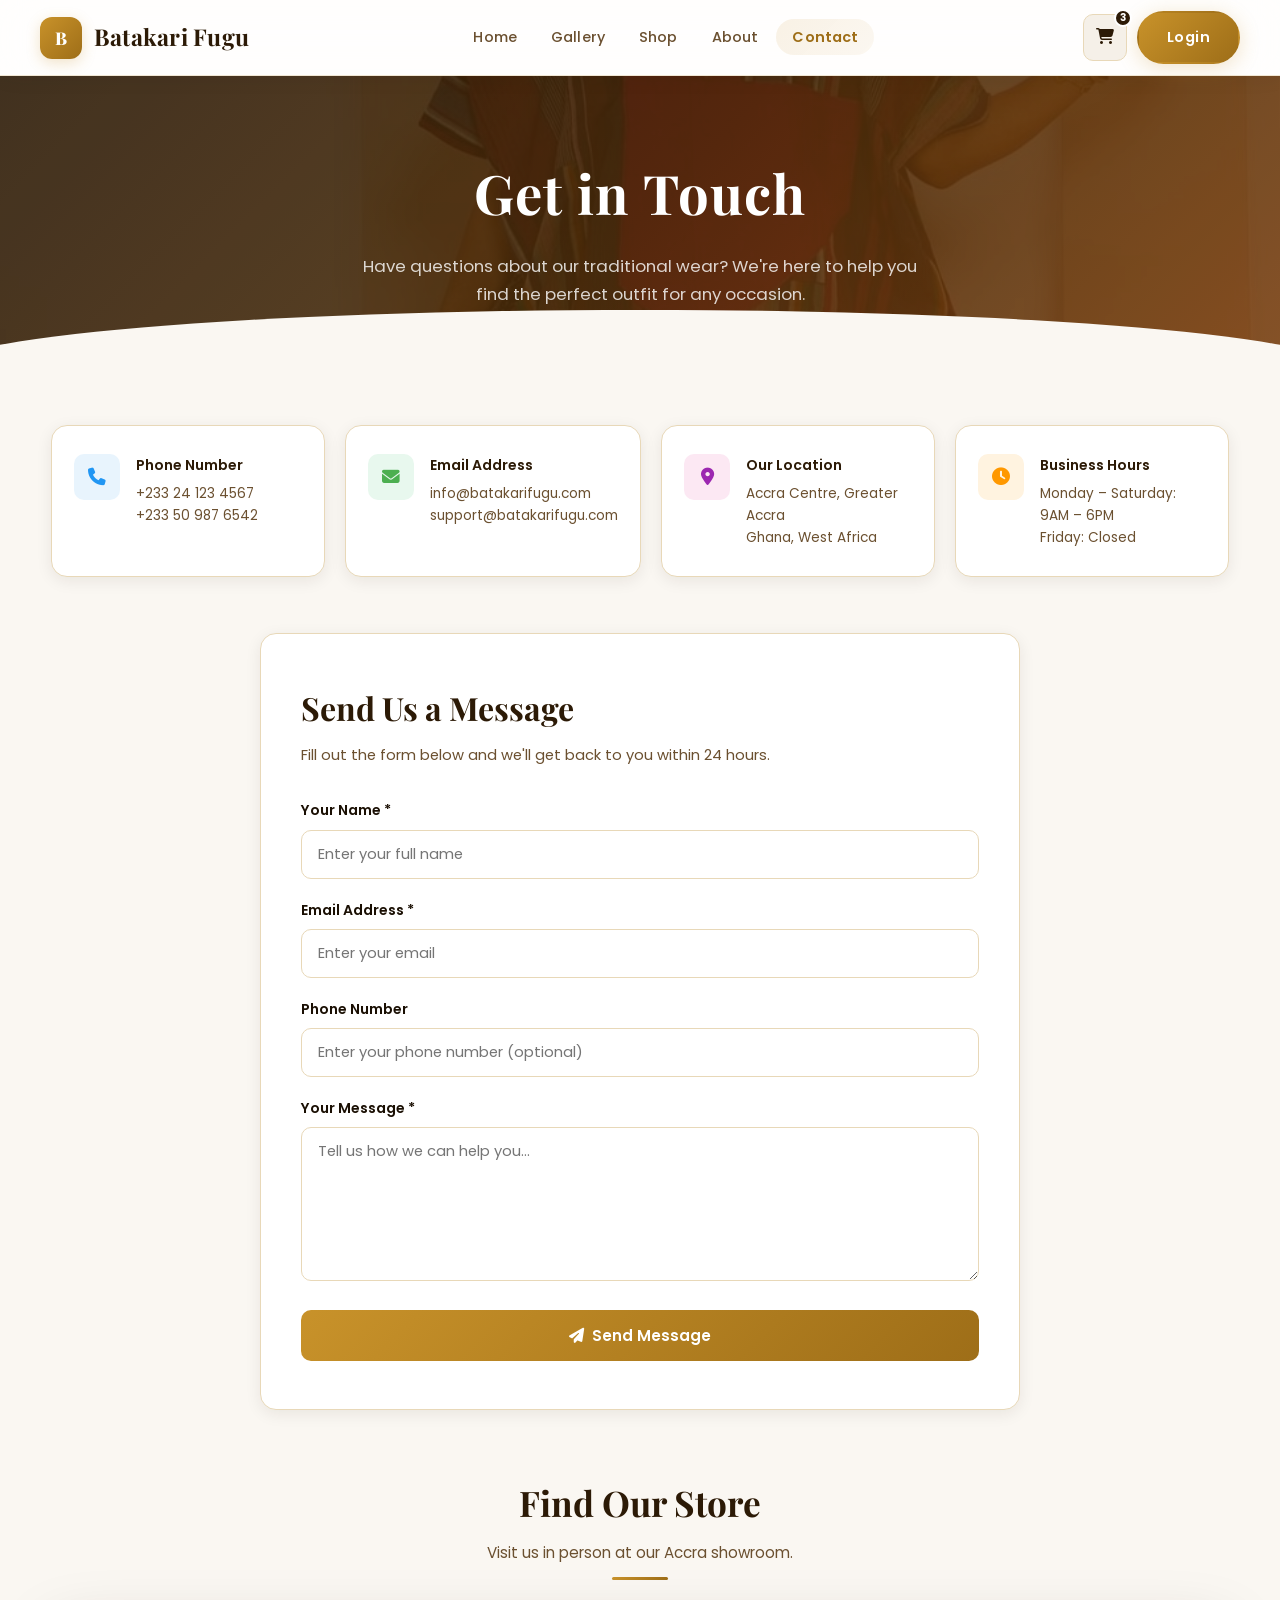
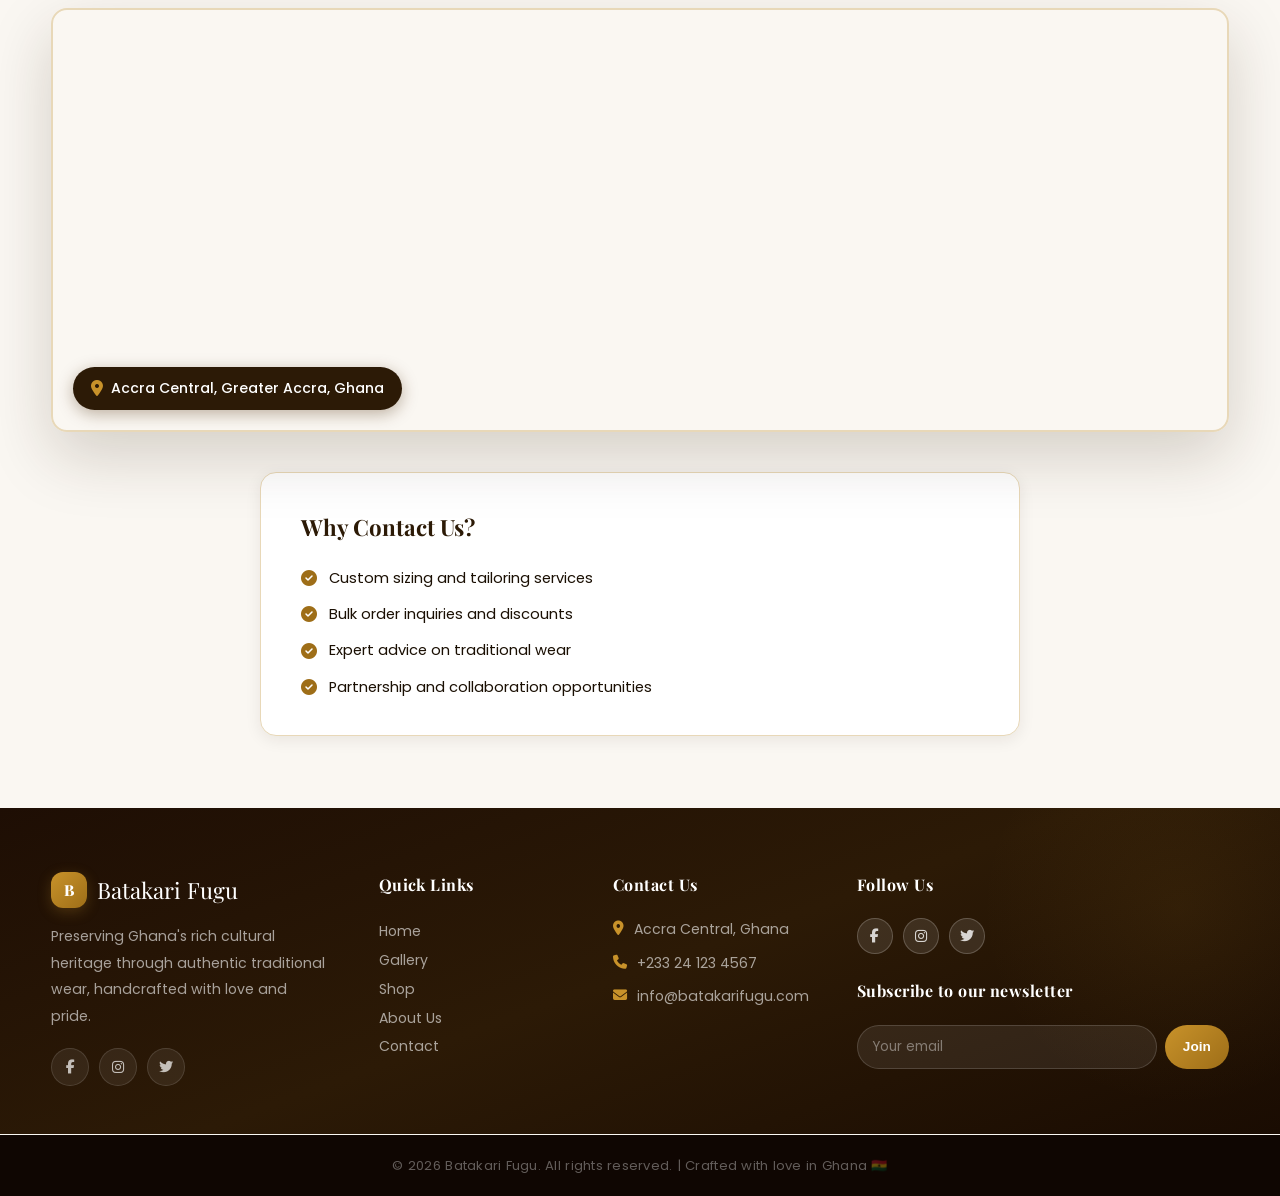
==== batakari-website/contact.html @ 69c871c6 "Initial commit" ====
<!DOCTYPE html>
<html lang="en">
<head>
  <meta charset="UTF-8" />
  <meta name="viewport" content="width=device-width, initial-scale=1.0" />
  <title>Batakari Fugu | Contact Us</title>
  <meta name="description" content="Get in touch with Batakari Fugu. We'd love to hear from you." />
  <link rel="stylesheet" href="css/global.css" />
  <link rel="stylesheet" href="css/contact.css" />
  <link rel="stylesheet" href="https://cdnjs.cloudflare.com/ajax/libs/font-awesome/6.5.0/css/all.min.css" />
  <link href="https://fonts.googleapis.com/css2?family=Playfair+Display:ital,wght@0,500;0,700;1,500&family=Poppins:wght@300;400;500;600&display=swap" rel="stylesheet" />
</head>
<body>

  <!-- NAVBAR -->
  <nav class="navbar">
    <a href="index.html" class="brand">
      <span class="brand-icon">B</span>
      <span class="brand-text">Batakari Fugu</span>
    </a>
    <ul class="nav-menu" id="navMenu">
      <li><a href="index.html">Home</a></li>
      <li><a href="gallery.html">Gallery</a></li>
      <li><a href="shop.html">Shop</a></li>
      <li><a href="about.html">About</a></li>
      <li><a href="contact.html" class="active">Contact</a></li>
    </ul>
    <div class="header-actions">
      <a href="#" class="icon-btn" aria-label="Shopping cart">
        <i class="fa fa-shopping-cart"></i>
        <span class="badge">3</span>
      </a>
      <a href="login.html" class="btn-solid">Login</a>
    </div>
    <button class="mobile-toggle" id="mobileToggle" aria-label="Toggle navigation">
      <i class="fa fa-bars"></i>
    </button>
  </nav>

  <!-- PAGE HERO -->
  <div class="page-hero">
    <div class="page-hero-content container">
      <h1>Get in Touch</h1>
      <p>Have questions about our traditional wear? We're here to help you find the perfect outfit for any occasion.</p>
    </div>
  </div>

  <main>

    <!-- CONTACT INFO CARDS -->
    <section class="contact-cards-section container">
      <div class="contact-cards-grid">
        <div class="contact-card">
          <div class="contact-card-icon phone">
            <i class="fa fa-phone"></i>
          </div>
          <div class="contact-card-body">
            <h4>Phone Number</h4>
            <p>+233 24 123 4567</p>
            <p>+233 50 987 6542</p>
          </div>
        </div>
        <div class="contact-card">
          <div class="contact-card-icon email">
            <i class="fa fa-envelope"></i>
          </div>
          <div class="contact-card-body">
            <h4>Email Address</h4>
            <p>info@batakarifugu.com</p>
            <p>support@batakarifugu.com</p>
          </div>
        </div>
        <div class="contact-card">
          <div class="contact-card-icon location">
            <i class="fa fa-map-marker-alt"></i>
          </div>
          <div class="contact-card-body">
            <h4>Our Location</h4>
            <p>Accra Centre, Greater Accra</p>
            <p>Ghana, West Africa</p>
          </div>
        </div>
        <div class="contact-card">
          <div class="contact-card-icon hours">
            <i class="fa fa-clock"></i>
          </div>
          <div class="contact-card-body">
            <h4>Business Hours</h4>
            <p>Monday – Saturday: 9AM – 6PM</p>
            <p>Friday: Closed</p>
          </div>
        </div>
      </div>
    </section>

    <!-- SEND MESSAGE FORM -->
    <section class="send-message-section container">
      <div class="send-message-inner">
        <div class="send-message-header">
          <h2>Send Us a Message</h2>
          <p>Fill out the form below and we'll get back to you within 24 hours.</p>
        </div>
        <form action="#" method="post" class="contact-form">
          <div class="form-group">
            <label for="fullName">Your Name *</label>
            <input type="text" id="fullName" name="fullName" placeholder="Enter your full name" required />
          </div>
          <div class="form-group">
            <label for="email">Email Address *</label>
            <input type="email" id="email" name="email" placeholder="Enter your email" required />
          </div>
          <div class="form-group">
            <label for="phone">Phone Number</label>
            <input type="tel" id="phone" name="phone" placeholder="Enter your phone number (optional)" />
          </div>
          <div class="form-group">
            <label for="message">Your Message *</label>
            <textarea id="message" name="message" rows="6" placeholder="Tell us how we can help you..." required></textarea>
          </div>
          <button type="submit" class="contact-submit">
            <i class="fa fa-paper-plane"></i> Send Message
          </button>
        </form>
      </div>
    </section>

    <!-- LIVE MAP -->
    <section class="map-section container">
      <div class="map-header">
        <h2>Find Our Store</h2>
        <p>Visit us in person at our Accra showroom.</p>
        <div class="title-line"></div>
      </div>
      <div class="map-wrapper">
        <iframe
          src="https://www.google.com/maps/embed?pb=!1m18!1m12!1m3!1d3970.9523!2d-0.1969!3d5.5502!2m3!1f0!2f0!3f0!3m2!1i1024!2i768!4f13.1!3m3!1m2!1s0xfdf9084b2d34a333%3A0xb7a8e5b6a7b8c9d0!2sAccra%20Central%2C%20Accra%2C%20Ghana!5e0!3m2!1sen!2sgh!4v1700000000000"
          width="100%"
          height="420"
          style="border:0;"
          allowfullscreen=""
          loading="lazy"
          referrerpolicy="no-referrer-when-downgrade"
          title="Batakari Fugu Store Location - Accra Central, Ghana"
        ></iframe>
        <div class="map-overlay-badge">
          <i class="fa fa-map-marker-alt"></i>
          <span>Accra Central, Greater Accra, Ghana</span>
        </div>
      </div>
    </section>

    <!-- WHY CONTACT US -->
    <section class="why-contact-section container">
      <div class="why-contact-inner">
        <h3>Why Contact Us?</h3>
        <ul class="why-list">
          <li><i class="fa fa-check-circle"></i> Custom sizing and tailoring services</li>
          <li><i class="fa fa-check-circle"></i> Bulk order inquiries and discounts</li>
          <li><i class="fa fa-check-circle"></i> Expert advice on traditional wear</li>
          <li><i class="fa fa-check-circle"></i> Partnership and collaboration opportunities</li>
        </ul>
      </div>
    </section>

  </main>

  <!-- FOOTER -->
  <footer class="site-footer">
    <div class="footer-top">
      <div class="footer-inner">
        <div class="footer-col">
          <div class="footer-brand-name">
            <span class="brand-icon">B</span>
            Batakari Fugu
          </div>
          <p>Preserving Ghana's rich cultural heritage through authentic traditional wear, handcrafted with love and pride.</p>
          <div class="social-icons">
            <a href="#" aria-label="Facebook"><i class="fab fa-facebook-f"></i></a>
            <a href="#" aria-label="Instagram"><i class="fab fa-instagram"></i></a>
            <a href="#" aria-label="Twitter"><i class="fab fa-twitter"></i></a>
          </div>
        </div>
        <div class="footer-col">
          <h4>Quick Links</h4>
          <ul>
            <li><a href="index.html">Home</a></li>
            <li><a href="gallery.html">Gallery</a></li>
            <li><a href="shop.html">Shop</a></li>
            <li><a href="about.html">About Us</a></li>
            <li><a href="contact.html">Contact</a></li>
          </ul>
        </div>
        <div class="footer-col">
          <h4>Contact Us</h4>
          <div class="contact-item"><i class="fa fa-map-marker-alt"></i> Accra Central, Ghana</div>
          <div class="contact-item"><i class="fa fa-phone"></i> +233 24 123 4567</div>
          <div class="contact-item"><i class="fa fa-envelope"></i> info@batakarifugu.com</div>
        </div>
        <div class="footer-col">
          <h4>Follow Us</h4>
          <div class="footer-social-row">
            <a href="#" aria-label="Facebook"><i class="fab fa-facebook-f"></i></a>
            <a href="#" aria-label="Instagram"><i class="fab fa-instagram"></i></a>
            <a href="#" aria-label="Twitter"><i class="fab fa-twitter"></i></a>
          </div>
          <h4 style="margin-top:24px;">Subscribe to our newsletter</h4>
          <div class="newsletter-form">
            <input type="email" placeholder="Your email" aria-label="Newsletter email" />
            <button type="button">Join</button>
          </div>
        </div>
      </div>
    </div>
    <hr class="footer-divider" />
    <div class="footer-bottom">
      © 2026 Batakari Fugu. All rights reserved. | Crafted with love in Ghana 🇬🇭
    </div>
  </footer>

  <script>
    const toggle = document.getElementById('mobileToggle');
    const menu = document.getElementById('navMenu');
    toggle.addEventListener('click', () => menu.classList.toggle('open'));
    const navbar = document.querySelector('.navbar');
    window.addEventListener('scroll', () => { navbar.classList.toggle('scrolled', window.scrollY > 40); });
    const obs = new IntersectionObserver((e) => { e.forEach(x => { if (x.isIntersecting) x.target.classList.add('visible'); }); }, { threshold: 0.12 });
    document.querySelectorAll('.reveal, .reveal-left, .reveal-right').forEach(el => obs.observe(el));
  </script>
</body>
</html>
---- batakari-website/css/global.css ----
/* ===== GLOBAL — Modern Redesign 2026 ===== */
*, *::before, *::after { box-sizing: border-box; margin: 0; padding: 0; }

:root {
  --bg: #faf7f2;
  --surface: #ffffff;
  --surface-2: #f5f0e8;
  --primary: #2c1a06;
  --primary-light: #4a2c0a;
  --accent: #c8922a;
  --accent-dark: #9e6e18;
  --accent-light: #f5d98a;
  --accent-glow: rgba(200,146,42,0.25);
  --text: #1a0f03;
  --muted: #6b5030;
  --muted-light: #a08060;
  --border: #e8d8b8;
  --border-light: #f2ead8;
  --shadow-xs: 0 1px 4px rgba(44,26,6,0.06);
  --shadow-sm: 0 4px 16px rgba(44,26,6,0.08);
  --shadow: 0 8px 32px rgba(44,26,6,0.12);
  --shadow-lg: 0 24px 64px rgba(44,26,6,0.18);
  --shadow-xl: 0 40px 80px rgba(44,26,6,0.22);
  --radius-xs: 6px;
  --radius-sm: 10px;
  --radius: 16px;
  --radius-lg: 24px;
  --radius-xl: 32px;
  --max-width: 1200px;
  --transition: 0.3s cubic-bezier(0.4,0,0.2,1);
  --transition-slow: 0.5s cubic-bezier(0.4,0,0.2,1);
}

html { scroll-behavior: smooth; }

body {
  font-family: 'Poppins', sans-serif;
  color: var(--text);
  background: var(--bg);
  line-height: 1.65;
  font-size: 16px;
  -webkit-font-smoothing: antialiased;
  overflow-x: hidden;
}

a { color: var(--primary); text-decoration: none; transition: color var(--transition); }
img { display: block; max-width: 100%; }
ul { list-style: none; }

.container {
  width: min(var(--max-width), 92%);
  margin: 0 auto;
}

/* ===== SCROLL ANIMATIONS ===== */
.reveal {
  opacity: 0;
  transform: translateY(32px);
  transition: opacity 0.7s ease, transform 0.7s ease;
}
.reveal.visible {
  opacity: 1;
  transform: translateY(0);
}
.reveal-left {
  opacity: 0;
  transform: translateX(-32px);
  transition: opacity 0.7s ease, transform 0.7s ease;
}
.reveal-left.visible { opacity: 1; transform: translateX(0); }
.reveal-right {
  opacity: 0;
  transform: translateX(32px);
  transition: opacity 0.7s ease, transform 0.7s ease;
}
.reveal-right.visible { opacity: 1; transform: translateX(0); }

/* ===== NAVBAR ===== */
.navbar {
  display: flex;
  align-items: center;
  justify-content: space-between;
  padding: 0 40px;
  height: 76px;
  background: rgba(255,255,255,0.85);
  backdrop-filter: blur(20px);
  -webkit-backdrop-filter: blur(20px);
  border-bottom: 1px solid rgba(232,216,184,0.6);
  box-shadow: 0 2px 20px rgba(44,26,6,0.06);
  position: sticky;
  top: 0;
  z-index: 1000;
  transition: all var(--transition);
}
.navbar.scrolled {
  background: rgba(255,255,255,0.97);
  box-shadow: 0 4px 24px rgba(44,26,6,0.1);
}

.brand {
  display: inline-flex;
  align-items: center;
  gap: 12px;
  font-family: 'Playfair Display', serif;
  font-size: 1.45rem;
  color: var(--primary);
  font-weight: 700;
  letter-spacing: 0.01em;
}
.brand-icon {
  width: 42px; height: 42px;
  background: linear-gradient(135deg, var(--accent), var(--accent-dark));
  color: #fff;
  border-radius: 12px;
  display: inline-flex;
  align-items: center;
  justify-content: center;
  font-weight: 800;
  font-size: 1.1rem;
  box-shadow: 0 4px 14px var(--accent-glow);
  transition: transform var(--transition), box-shadow var(--transition);
}
.brand:hover .brand-icon {
  transform: rotate(-5deg) scale(1.08);
  box-shadow: 0 6px 20px var(--accent-glow);
}

.nav-menu { display: flex; gap: 2px; align-items: center; }
.nav-menu a {
  color: var(--muted);
  font-weight: 500;
  font-size: 0.9rem;
  padding: 8px 16px;
  border-radius: 30px;
  transition: all var(--transition);
  letter-spacing: 0.01em;
  position: relative;
}
.nav-menu a:hover { color: var(--primary); background: var(--surface-2); }
.nav-menu a.active {
  color: var(--accent-dark);
  background: linear-gradient(135deg, rgba(200,146,42,0.12), rgba(200,146,42,0.06));
  font-weight: 600;
}

.header-actions { display: flex; align-items: center; gap: 10px; }
.icon-btn {
  position: relative;
  background: var(--surface-2);
  color: var(--primary);
  border: 1.5px solid var(--border);
  border-radius: var(--radius-sm);
  padding: 9px 12px;
  transition: all var(--transition);
  font-size: 1rem;
  cursor: pointer;
}
.icon-btn:hover { background: var(--accent); color: #fff; border-color: var(--accent); transform: translateY(-1px); }
.icon-btn .badge {
  position: absolute;
  top: -6px; right: -6px;
  width: 18px; height: 18px;
  border-radius: 50%;
  background: var(--primary);
  color: #fff;
  font-size: 0.62rem;
  font-weight: 700;
  display: inline-flex;
  align-items: center;
  justify-content: center;
  border: 2px solid #fff;
}
.mobile-toggle {
  display: none;
  background: none;
  border: none;
  font-size: 1.4rem;
  color: var(--primary);
  cursor: pointer;
  padding: 6px;
}

/* ===== BUTTONS ===== */
.btn, .btn-solid {
  display: inline-flex;
  align-items: center;
  justify-content: center;
  gap: 8px;
  border-radius: 30px;
  padding: 13px 28px;
  font-weight: 600;
  font-size: 0.9rem;
  border: 2px solid transparent;
  cursor: pointer;
  transition: all var(--transition);
  letter-spacing: 0.03em;
  white-space: nowrap;
  font-family: 'Poppins', sans-serif;
  background: linear-gradient(135deg, var(--accent), var(--accent-dark));
  color: #fff;
  box-shadow: 0 4px 20px var(--accent-glow);
}
.btn:hover, .btn-solid:hover {
  transform: translateY(-3px);
  box-shadow: 0 10px 32px var(--accent-glow);
  background: linear-gradient(135deg, #d9a030, var(--accent-dark));
  color: #fff;
}
.btn-outline {
  display: inline-flex;
  align-items: center;
  justify-content: center;
  gap: 8px;
  border-radius: 30px;
  padding: 13px 28px;
  font-weight: 600;
  font-size: 0.9rem;
  cursor: pointer;
  transition: all var(--transition);
  letter-spacing: 0.03em;
  white-space: nowrap;
  font-family: 'Poppins', sans-serif;
  background: transparent;
  color: #fff;
  border: 2px solid rgba(255,255,255,0.7);
  backdrop-filter: blur(8px);
}
.btn-outline:hover {
  background: #fff;
  color: var(--primary);
  border-color: #fff;
  transform: translateY(-3px);
}
.btn-secondary {
  display: inline-flex;
  align-items: center;
  justify-content: center;
  gap: 8px;
  border-radius: 30px;
  padding: 13px 28px;
  font-weight: 600;
  font-size: 0.9rem;
  cursor: pointer;
  transition: all var(--transition);
  letter-spacing: 0.03em;
  white-space: nowrap;
  font-family: 'Poppins', sans-serif;
  background: transparent;
  color: var(--primary);
  border: 2px solid var(--border);
}
.btn-secondary:hover {
  background: var(--primary);
  color: #fff;
  border-color: var(--primary);
  transform: translateY(-3px);
}

/* ===== PAGE HERO ===== */
.page-hero {
  background: linear-gradient(135deg, var(--primary) 0%, var(--primary-light) 50%, #7a4010 100%);
  padding: 72px 0 60px;
  text-align: center;
  position: relative;
  overflow: hidden;
}
.page-hero::before {
  content: '';
  position: absolute;
  inset: 0;
  background: url('../images/b6abb5f51446db31119280c789416b36.jpg') center/cover no-repeat;
  opacity: 0.1;
}
.page-hero::after {
  content: '';
  position: absolute;
  bottom: -1px; left: 0; right: 0;
  height: 60px;
  background: var(--bg);
  clip-path: ellipse(55% 100% at 50% 100%);
}
.page-hero-content { position: relative; z-index: 1; }
.page-hero h1 {
  font-family: 'Playfair Display', serif;
  font-size: clamp(2.2rem, 5vw, 3.4rem);
  color: #fff;
  margin-bottom: 14px;
  letter-spacing: 0.02em;
}
.page-hero p {
  color: rgba(255,255,255,0.8);
  font-size: 1.05rem;
  max-width: 560px;
  margin: 0 auto;
  line-height: 1.7;
}

/* ===== SECTION TITLES ===== */
.section-title { text-align: center; margin-bottom: 56px; }
.section-title .eyebrow-tag {
  display: inline-flex;
  align-items: center;
  gap: 6px;
  background: linear-gradient(135deg, rgba(200,146,42,0.12), rgba(200,146,42,0.06));
  border: 1px solid rgba(200,146,42,0.3);
  color: var(--accent-dark);
  font-size: 0.75rem;
  font-weight: 700;
  padding: 5px 14px;
  border-radius: 20px;
  letter-spacing: 0.08em;
  text-transform: uppercase;
  margin-bottom: 14px;
}
.section-title h2 {
  font-family: 'Playfair Display', serif;
  font-size: clamp(1.9rem, 3.5vw, 2.6rem);
  color: var(--primary);
  margin-bottom: 14px;
  letter-spacing: 0.01em;
  line-height: 1.2;
}
.section-title p { color: var(--muted); font-size: 1rem; max-width: 540px; margin: 0 auto; line-height: 1.7; }
.section-title .title-line {
  width: 48px; height: 3px;
  background: linear-gradient(90deg, var(--accent), var(--accent-light));
  border-radius: 2px;
  margin: 16px auto 0;
}

/* ===== PRODUCT CARDS ===== */
.product-card {
  background: var(--surface);
  border-radius: var(--radius-lg);
  box-shadow: var(--shadow-sm);
  overflow: hidden;
  transition: transform var(--transition), box-shadow var(--transition);
  border: 1px solid var(--border-light);
}
.product-card:hover {
  transform: translateY(-8px);
  box-shadow: var(--shadow-lg);
}
.product-card .card-img-wrap {
  position: relative;
  overflow: hidden;
  height: 260px;
}
.product-card .card-img-wrap img {
  width: 100%; height: 100%;
  object-fit: cover;
  transition: transform 0.6s ease;
  display: block;
}
.product-card:hover .card-img-wrap img { transform: scale(1.08); }
.product-card .card-img-overlay {
  position: absolute;
  inset: 0;
  background: linear-gradient(to top, rgba(20,8,0,0.9) 0%, rgba(20,8,0,0.1) 50%, transparent 100%);
  opacity: 0;
  transition: opacity var(--transition);
  display: flex;
  flex-direction: column;
  justify-content: flex-end;
  padding: 20px;
}
.product-card:hover .card-img-overlay { opacity: 1; }
.card-img-overlay .overlay-badge {
  color: var(--accent-light);
  font-size: 0.7rem;
  font-weight: 700;
  letter-spacing: 0.1em;
  text-transform: uppercase;
  margin-bottom: 5px;
  transform: translateY(10px);
  transition: transform var(--transition);
}
.card-img-overlay .overlay-title {
  color: #fff;
  font-size: 1rem;
  font-weight: 700;
  margin-bottom: 5px;
  transform: translateY(10px);
  transition: transform var(--transition) 0.04s;
}
.card-img-overlay .overlay-desc {
  color: rgba(255,255,255,0.72);
  font-size: 0.8rem;
  line-height: 1.5;
  transform: translateY(10px);
  transition: transform var(--transition) 0.08s;
}
.product-card:hover .card-img-overlay .overlay-badge,
.product-card:hover .card-img-overlay .overlay-title,
.product-card:hover .card-img-overlay .overlay-desc { transform: translateY(0); }

.card-content { padding: 20px; }
.card-content h3 { font-size: 1rem; color: var(--primary); margin-bottom: 6px; font-weight: 600; }
.card-content p { color: var(--muted); font-size: 0.87rem; line-height: 1.55; }
.card-footer {
  display: flex;
  justify-content: space-between;
  align-items: center;
  margin-top: 14px;
  padding-top: 14px;
  border-top: 1px solid var(--border-light);
}
.card-footer .price { color: var(--accent-dark); font-weight: 700; font-size: 1.15rem; }
.card-footer .rating { color: var(--accent); font-size: 0.85rem; }
.card-badge {
  display: inline-block;
  background: linear-gradient(135deg, var(--accent), var(--accent-dark));
  color: #fff;
  font-size: 0.68rem;
  font-weight: 700;
  padding: 3px 10px;
  border-radius: 20px;
  margin-bottom: 8px;
  letter-spacing: 0.06em;
  text-transform: uppercase;
}

/* ===== FORMS ===== */
.form-group { margin-bottom: 20px; }
.form-group label { display: block; margin-bottom: 7px; font-weight: 600; font-size: 0.88rem; color: var(--text); }
.form-group input,
.form-group textarea,
.form-group select {
  width: 100%;
  padding: 13px 16px;
  border: 1.5px solid var(--border);
  border-radius: var(--radius-sm);
  background: var(--surface);
  font-family: 'Poppins', sans-serif;
  font-size: 0.92rem;
  color: var(--text);
  transition: border-color var(--transition), box-shadow var(--transition);
}
.form-group input:focus,
.form-group textarea:focus,
.form-group select:focus {
  outline: none;
  border-color: var(--accent);
  box-shadow: 0 0 0 4px rgba(200,146,42,0.12);
  background: #fff;
}
.form-group textarea { resize: vertical; min-height: 120px; }

/* ===== FOOTER ===== */
.site-footer { margin-top: 0; }
.footer-top {
  background: linear-gradient(160deg, #1e0e04 0%, #2c1a06 50%, #1a0c02 100%);
  padding: 64px 0 48px;
  position: relative;
  overflow: hidden;
}
.footer-top::before {
  content: '';
  position: absolute;
  top: -100px; right: -100px;
  width: 400px; height: 400px;
  background: radial-gradient(circle, rgba(200,146,42,0.08) 0%, transparent 70%);
  border-radius: 50%;
}
.footer-inner {
  display: grid;
  grid-template-columns: 1.5fr 1fr 1fr 1.2fr;
  gap: 48px;
  width: min(var(--max-width), 92%);
  margin: 0 auto;
  position: relative;
}
.footer-col h4 {
  font-family: 'Playfair Display', serif;
  color: #fff;
  font-size: 1rem;
  margin-bottom: 20px;
  letter-spacing: 0.03em;
}
.footer-col p, .footer-col a, .footer-col li {
  color: rgba(255,255,255,0.6);
  font-size: 0.88rem;
  line-height: 1.9;
}
.footer-col a:hover { color: var(--accent-light); }
.footer-col ul li { margin-bottom: 2px; }
.footer-col .contact-item {
  display: flex;
  align-items: flex-start;
  gap: 10px;
  margin-bottom: 10px;
  color: rgba(255,255,255,0.6);
  font-size: 0.88rem;
}
.footer-col .contact-item i { color: var(--accent); margin-top: 3px; flex-shrink: 0; }
.footer-brand-name {
  font-family: 'Playfair Display', serif;
  font-size: 1.4rem;
  color: #fff;
  margin-bottom: 14px;
  display: flex;
  align-items: center;
  gap: 10px;
}
.footer-brand-name .brand-icon { width: 36px; height: 36px; font-size: 0.95rem; }
.social-icons { display: flex; gap: 10px; margin-top: 18px; }
.social-icons a {
  width: 38px; height: 38px;
  background: rgba(255,255,255,0.07);
  border: 1px solid rgba(255,255,255,0.12);
  color: rgba(255,255,255,0.7);
  border-radius: 50%;
  display: inline-flex;
  align-items: center;
  justify-content: center;
  font-size: 0.88rem;
  transition: all var(--transition);
}
.social-icons a:hover {
  background: var(--accent);
  border-color: var(--accent);
  color: #fff;
  transform: translateY(-3px);
  box-shadow: 0 6px 16px var(--accent-glow);
}
.newsletter-form { margin-top: 16px; display: flex; gap: 8px; }
.newsletter-form input {
  flex: 1;
  padding: 11px 14px;
  border-radius: 30px;
  border: 1px solid rgba(255,255,255,0.15);
  background: rgba(255,255,255,0.08);
  color: #fff;
  font-size: 0.85rem;
  font-family: 'Poppins', sans-serif;
}
.newsletter-form input::placeholder { color: rgba(255,255,255,0.4); }
.newsletter-form input:focus { outline: none; border-color: var(--accent); }
.newsletter-form button {
  padding: 11px 18px;
  background: linear-gradient(135deg, var(--accent), var(--accent-dark));
  color: #fff;
  border: none;
  border-radius: 30px;
  font-weight: 600;
  cursor: pointer;
  font-size: 0.85rem;
  transition: all var(--transition);
  white-space: nowrap;
}
.newsletter-form button:hover { transform: translateY(-2px); box-shadow: 0 6px 16px var(--accent-glow); }
.footer-divider { border: none; border-top: 1px solid rgba(255,255,255,0.06); margin: 0; }
.footer-bottom {
  background: #0f0602;
  text-align: center;
  padding: 20px 0;
  color: rgba(255,255,255,0.35);
  font-size: 0.82rem;
  letter-spacing: 0.02em;
}

/* ===== RESPONSIVE ===== */
@media (max-width: 1024px) {
  .footer-inner { grid-template-columns: 1fr 1fr; gap: 36px; }
}
@media (max-width: 768px) {
  .navbar { padding: 0 20px; height: 68px; }
  .nav-menu {
    display: none;
    position: absolute;
    top: 68px; left: 0; right: 0;
    background: rgba(255,255,255,0.98);
    backdrop-filter: blur(20px);
    flex-direction: column;
    padding: 16px;
    gap: 4px;
    box-shadow: 0 12px 32px rgba(44,26,6,0.12);
    border-top: 1px solid var(--border);
  }
  .nav-menu.open { display: flex; }
  .nav-menu a { width: 100%; text-align: center; padding: 12px; border-radius: var(--radius-sm); }
  .header-actions { display: none; }
  .mobile-toggle { display: block; }
  .footer-inner { grid-template-columns: 1fr; gap: 32px; }
  .page-hero { padding: 56px 0 48px; }
}
@media (max-width: 480px) {
  .brand-text { display: none; }
}
---- batakari-website/css/contact.css ----
/* ===== CONTACT PAGE ===== */

/* --- Info Cards --- */
.contact-cards-section { padding: 56px 0 0; }

.contact-cards-grid {
  display: grid;
  grid-template-columns: repeat(4, 1fr);
  gap: 20px;
}

.contact-card {
  background: var(--surface);
  border: 1.5px solid var(--border);
  border-radius: var(--radius);
  padding: 28px 22px;
  display: flex;
  align-items: flex-start;
  gap: 16px;
  box-shadow: var(--shadow-sm);
  transition: transform var(--transition), box-shadow var(--transition);
}
.contact-card:hover {
  transform: translateY(-4px);
  box-shadow: var(--shadow);
}

.contact-card-icon {
  width: 46px; height: 46px;
  border-radius: 10px;
  display: flex;
  align-items: center;
  justify-content: center;
  font-size: 1.1rem;
  flex-shrink: 0;
}
.contact-card-icon.phone  { background: #e8f4fd; color: #2196f3; }
.contact-card-icon.email  { background: #e8f8ee; color: #4caf50; }
.contact-card-icon.location { background: #fce8f3; color: #9c27b0; }
.contact-card-icon.hours  { background: #fff3e0; color: #ff9800; }

.contact-card-body h4 {
  font-size: 0.88rem;
  font-weight: 600;
  color: var(--primary);
  margin-bottom: 6px;
}
.contact-card-body p {
  font-size: 0.85rem;
  color: var(--muted);
  line-height: 1.6;
}

/* --- Send Message Form --- */
.send-message-section { padding: 56px 0 0; }

.send-message-inner {
  background: var(--surface);
  border-radius: var(--radius);
  border: 1.5px solid var(--border);
  box-shadow: var(--shadow-sm);
  padding: 48px 40px;
  max-width: 760px;
  margin: 0 auto;
}

.send-message-header { margin-bottom: 32px; }
.send-message-header h2 {
  font-family: 'Playfair Display', serif;
  font-size: clamp(1.6rem, 3vw, 2rem);
  color: var(--primary);
  margin-bottom: 8px;
}
.send-message-header p { color: var(--muted); font-size: 0.92rem; }

/* --- Why Contact Us --- */
.why-contact-section { padding: 40px 0 72px; }

.why-contact-inner {
  background: var(--surface);
  border: 1.5px solid var(--border);
  border-radius: var(--radius);
  padding: 36px 40px;
  max-width: 760px;
  margin: 0 auto;
  box-shadow: var(--shadow-sm);
}
.why-contact-inner h3 {
  font-family: 'Playfair Display', serif;
  font-size: 1.4rem;
  color: var(--primary);
  margin-bottom: 20px;
}
.why-list { list-style: none; display: flex; flex-direction: column; gap: 12px; }
.why-list li {
  display: flex;
  align-items: center;
  gap: 12px;
  font-size: 0.92rem;
  color: var(--text);
}
.why-list li i { color: var(--accent-dark); font-size: 1rem; flex-shrink: 0; }

/* --- Footer social row --- */
.footer-social-row { display: flex; gap: 10px; margin-top: 8px; }
.footer-social-row a {
  width: 36px; height: 36px;
  background: rgba(255,255,255,0.1);
  border: 1px solid rgba(255,255,255,0.2);
  color: rgba(255,255,255,0.8);
  border-radius: 50%;
  display: inline-flex;
  align-items: center;
  justify-content: center;
  font-size: 0.88rem;
  transition: all var(--transition);
}
.footer-social-row a:hover { background: var(--accent); border-color: var(--accent); color: #fff; }

.form-row { display: grid; grid-template-columns: 1fr 1fr; gap: 16px; }

.contact-submit {
  width: 100%;
  padding: 14px;
  background: linear-gradient(135deg, var(--accent), var(--accent-dark));
  color: #fff;
  border: none;
  border-radius: var(--radius-sm);
  font-size: 0.95rem;
  font-weight: 600;
  cursor: pointer;
  transition: all var(--transition);
  font-family: 'Poppins', sans-serif;
  display: flex;
  align-items: center;
  justify-content: center;
  gap: 8px;
  margin-top: 8px;
}
.contact-submit:hover { transform: translateY(-2px); box-shadow: 0 8px 24px rgba(196,154,60,0.4); }

/* Live Map */
.map-section { margin-top: 64px; }

.map-header {
  text-align: center;
  margin-bottom: 28px;
}
.map-header h2 {
  font-family: 'Playfair Display', serif;
  font-size: clamp(1.6rem, 3vw, 2.2rem);
  color: var(--primary);
  margin-bottom: 8px;
}
.map-header p { color: var(--muted); font-size: 0.95rem; }
.map-header .title-line {
  width: 56px; height: 3px;
  background: linear-gradient(90deg, var(--accent), var(--accent-dark));
  border-radius: 2px;
  margin: 12px auto 0;
}

.map-wrapper {
  position: relative;
  border-radius: var(--radius);
  overflow: hidden;
  box-shadow: var(--shadow-lg);
  border: 2px solid var(--border);
}
.map-wrapper iframe {
  display: block;
  width: 100%;
  height: 420px;
}
.map-overlay-badge {
  position: absolute;
  bottom: 20px;
  left: 20px;
  background: var(--primary);
  color: #fff;
  padding: 10px 18px;
  border-radius: 30px;
  display: flex;
  align-items: center;
  gap: 8px;
  font-size: 0.88rem;
  font-weight: 500;
  box-shadow: 0 4px 16px rgba(74,44,10,0.35);
}
.map-overlay-badge i { color: var(--accent); font-size: 1rem; }

@media (max-width: 1024px) {
  .contact-cards-grid { grid-template-columns: repeat(2, 1fr); }
}
@media (max-width: 600px) {
  .contact-cards-grid { grid-template-columns: 1fr; }
  .send-message-inner, .why-contact-inner { padding: 28px 20px; }
  .map-wrapper iframe { height: 300px; }
}
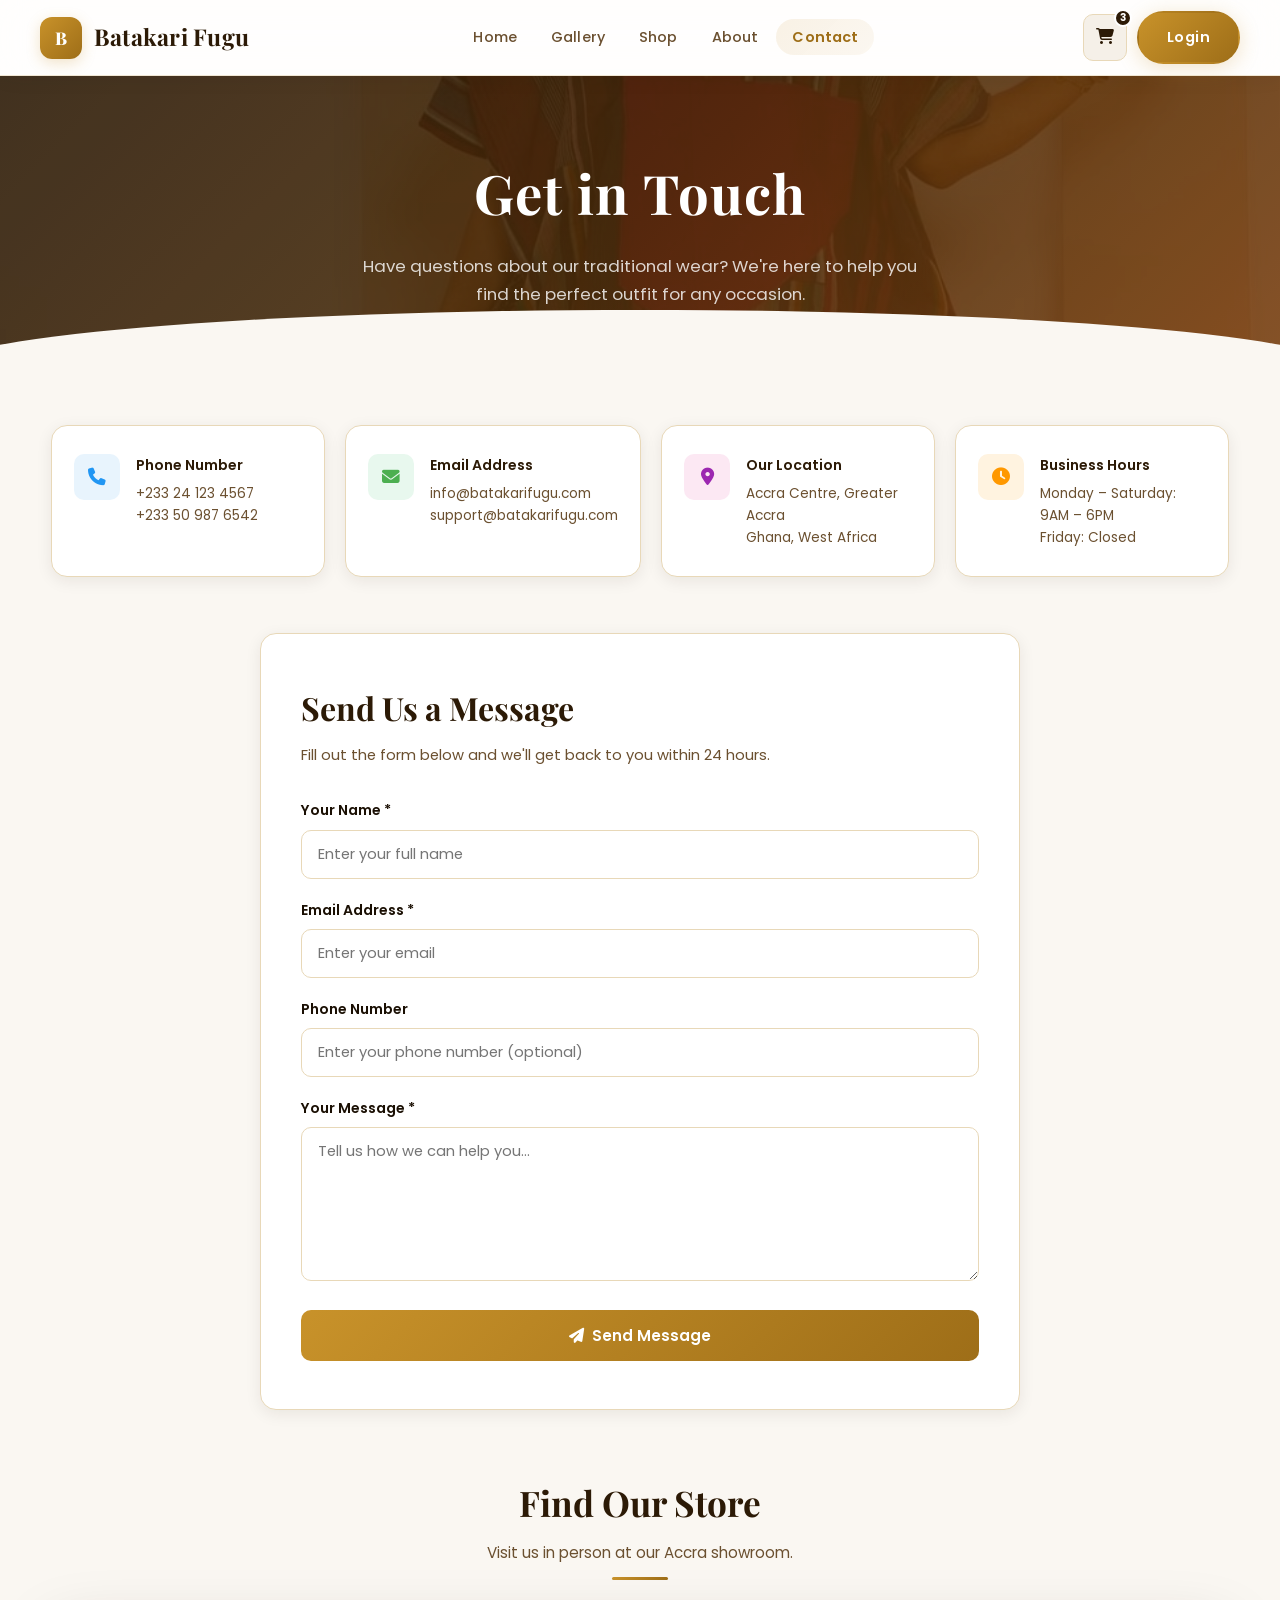
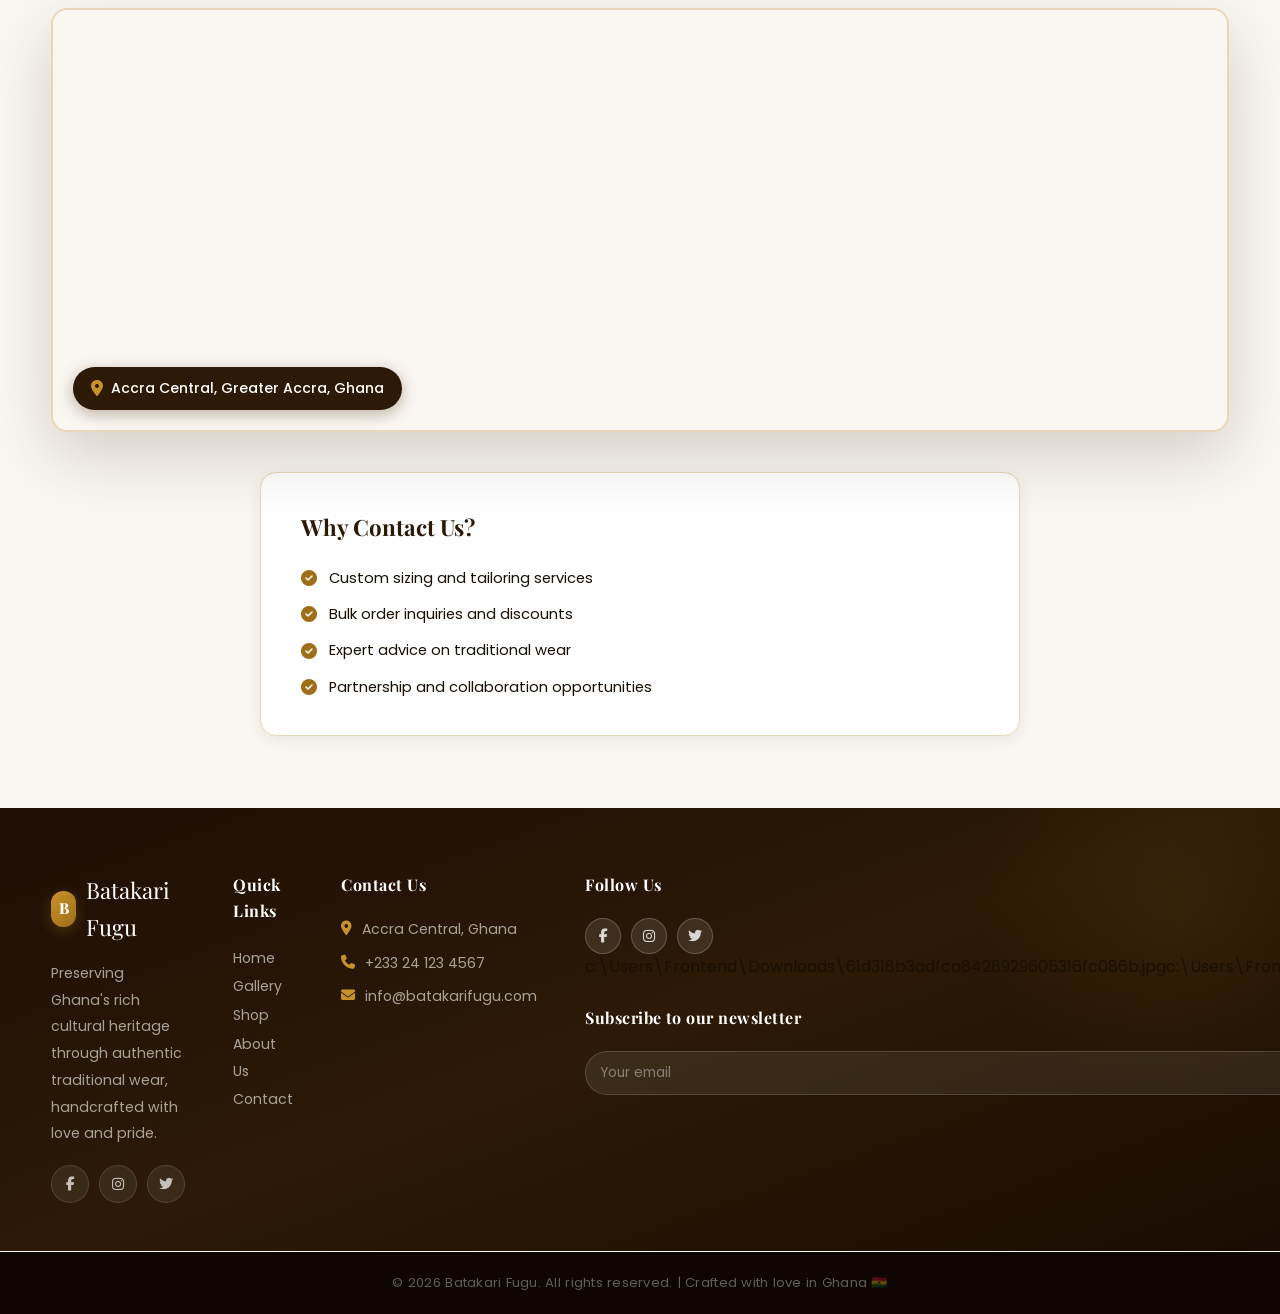
==== commit 025fc43d: "Initial commit" ====
--- a/batakari-website/contact.html
+++ b/batakari-website/contact.html
@@ -202,7 +202,7 @@
             <a href="#" aria-label="Facebook"><i class="fab fa-facebook-f"></i></a>
             <a href="#" aria-label="Instagram"><i class="fab fa-instagram"></i></a>
             <a href="#" aria-label="Twitter"><i class="fab fa-twitter"></i></a>
-          </div>
+          </div>c:\Users\Frontend\Downloads\61d318b3adfca8428929605316fc086b.jpgc:\Users\Frontend\Downloads\61d318b3adfca8428929605316fc086b.jpg
           <h4 style="margin-top:24px;">Subscribe to our newsletter</h4>
           <div class="newsletter-form">
             <input type="email" placeholder="Your email" aria-label="Newsletter email" />
